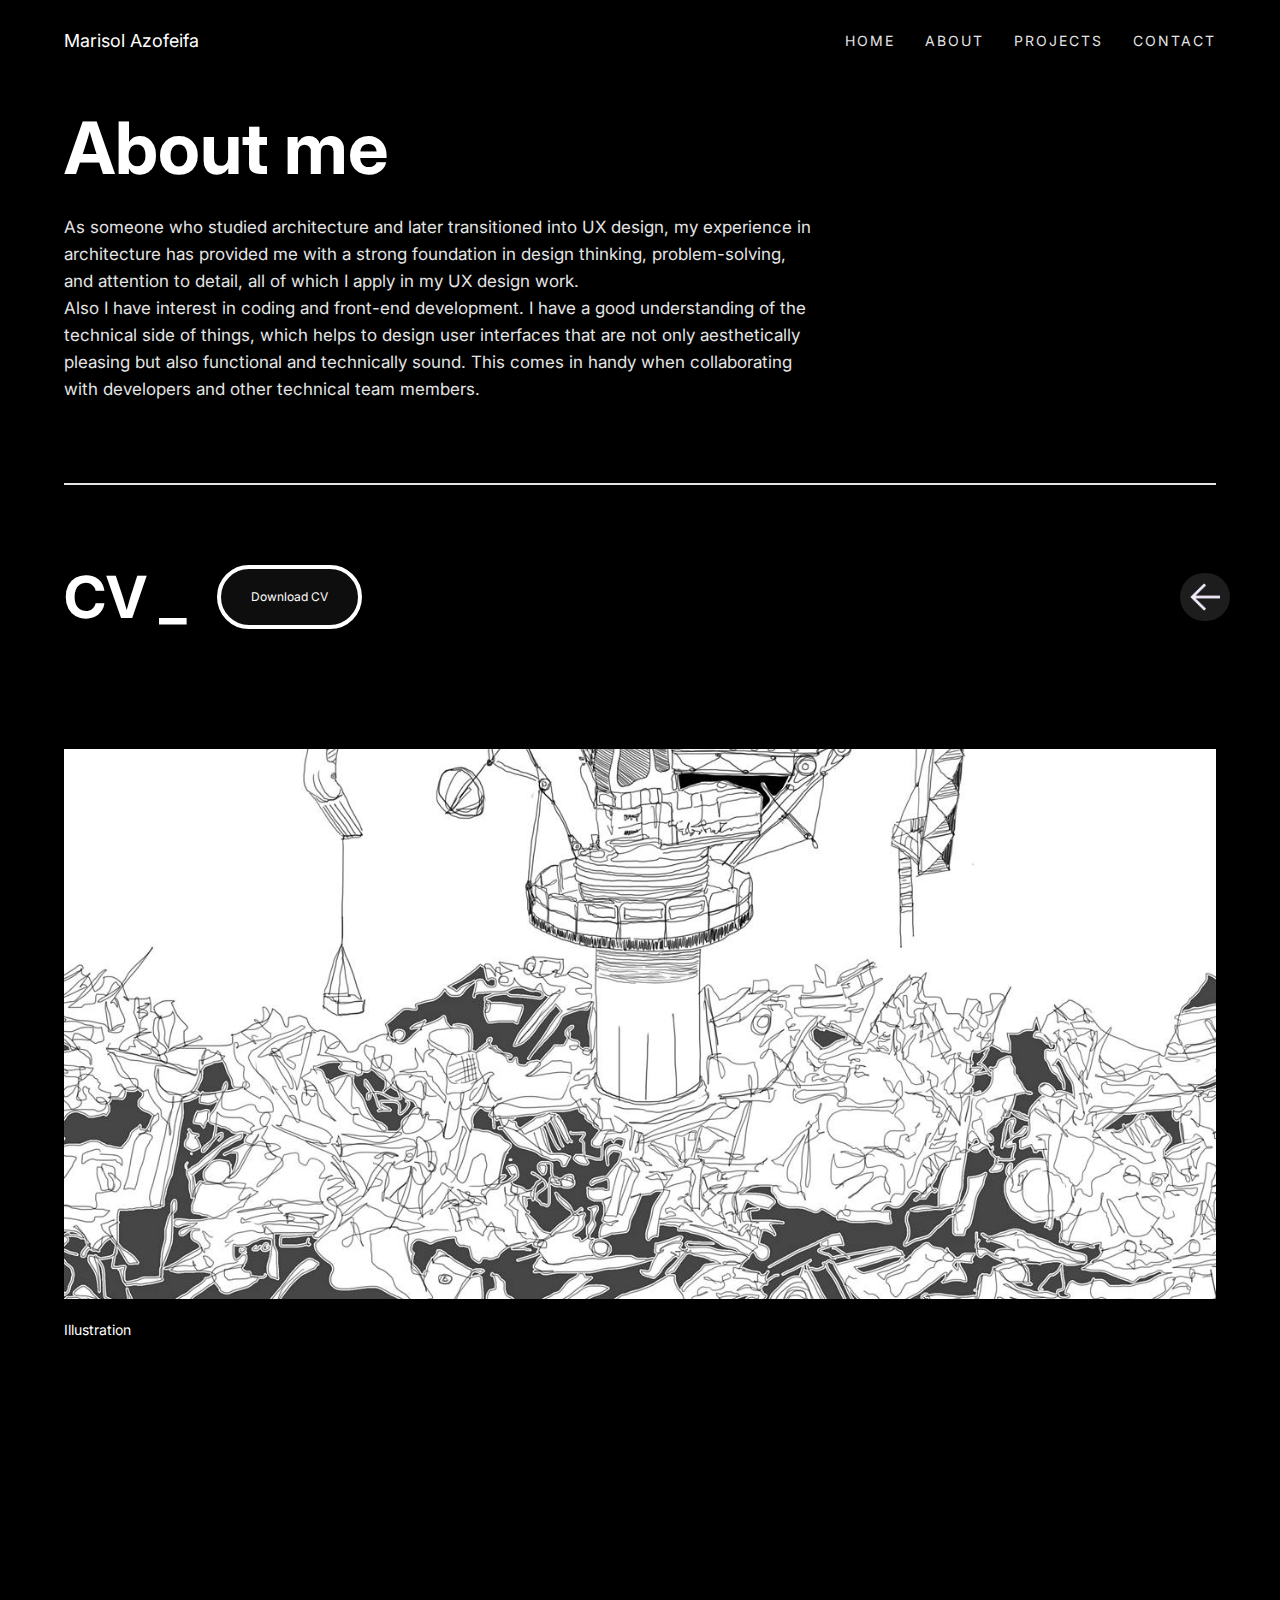
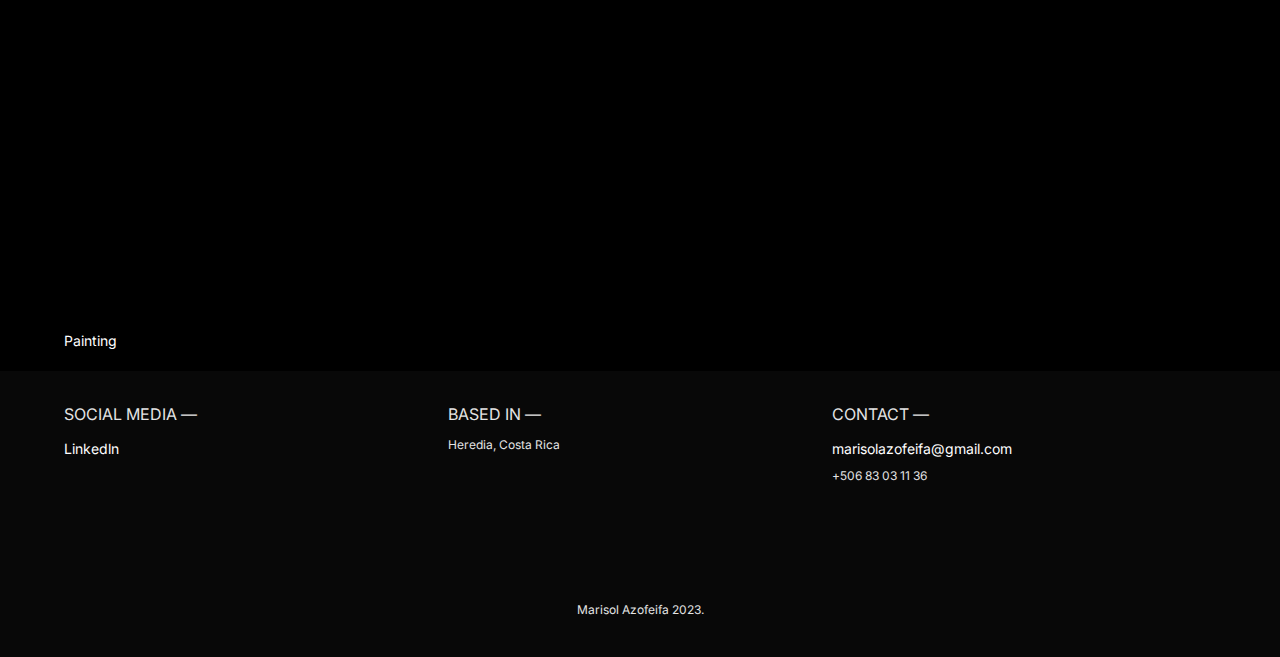
==== about.html @ 4236f593 "intro" ====
<!DOCTYPE html>
<html lang="en">
<head>
    <meta charset="UTF-8">
    <meta http-equiv="X-UA-Compatible" content="IE=edge">
    <meta name="viewport" content="width=device-width, initial-scale=1.0">
    <link rel="icon" type="image/x-icon" href="./img/icono.svg">
    <link rel="stylesheet" href="./styles/reset.css">
    <link rel="preconnect" href="https://fonts.googleapis.com">
    <link rel="preconnect" href="https://fonts.gstatic.com" crossorigin>
    <link href="https://fonts.googleapis.com/css2?family=Inter:wght@100;200;300;400;500;600;700&display=swap" rel="stylesheet">
    <link rel="stylesheet" href="./styles/animate.css">
    <link rel="stylesheet" href="./styles/style.css">
    <title>Marisol Azofeifa</title>
</head>
<body>
    <main class="container">
        <header>
            <nav class="navigation">
                <p>Marisol Azofeifa</p>
                <div>
                    <a href="./index.html" class="cv">Home</a>
                    <a href="" class="cv">About</a>
                    <a href="./projects.html" class="cv">Projects</a>
                    <a href="./index.html" class="cv">Contact</a>
                    
                </div>
            </nav>
        </header>
        <div class="animate__animated animate__fadeIn">
            <section class="presentation presentation-about">
                <h1>About me</h1>
                <p class="cv">As someone who studied architecture and later transitioned into UX design, my experience in architecture has provided me with a strong foundation in design thinking, problem-solving, and attention to detail, all of which I apply in my UX design work. <br>
                    Also I have interest in coding and front-end development. I have a good understanding of the technical side of things, which helps to design user interfaces that are not only aesthetically pleasing but also functional and technically sound. This comes in handy when collaborating with developers and other technical team members. </p>    
            </section>
            <section id="cv" class="mt-80">
                <!-- acerca de mi -->
                <div class="arrow color">
                    <div class="pdf">
                        <h2 class=" sub-title mt-10 ">CV _ </h2>
                        <button id="download-pdf" >Download CV</button>
                    </div>
                    <a href="./index.html"><img src="./img/arrow.png" alt="back"></a>
                </div>
            </section>
            <div class="parallax p-about">
                <div class="content">
                </div>
            </div>
            <p class="demo">Illustration</p>
            <div class="parallax p-about2">
                <div class="content">
                </div>
            </div>
            <p class="demo">Painting</p>
        </div>
        
        
    </main>
    <footer>
        <section class="animate__animated animate__fadeIn grid-footer">
            <div class="footer-item">
                <h3 class="cv">Social Media —</h3>
                <h3 class="tarea">Redes Sociales—</h3>
                <a class="a-normal" href="https://www.linkedin.com/in/marisol-azofeifa/" target="_blank" >Linkedln</a>
            </div>
            <div class="footer-item">
                <h3 class="cv">Based In —</h3>
                <h3 class="tarea">Me encuentro en—</h3>
                <p>Heredia, Costa Rica</p>
            </div>
            <div class="footer-item">
                <h3 class="cv">Contact —</h3>
                <h3 class="tarea">Contacto—</h3>
                <a class="a-normal" href="mailto:marisolazofeifa@gmail.com">marisolazofeifa@gmail.com</a>
                <p>+506 83 03 11 36</p>
            </div>
        </section>
        <p class="caption">Marisol Azofeifa 2023.</p>
    </footer>
    <script src="./app.js"></script>
</body>
</html>
---- styles/style.css ----
:root{
    --background-animation: #000;
    --background-icon: rgb(255, 230, 0);
    --noventadegrees:'1.5deg';
    --color-background: #000;
    --color-text-primary: #FFF;
    --color-text-secondary: #e4e4e4;
    --color-gray: #0F0E0E;
    --color-dark-gray: #080808;
    --scale: 3; 
    --animate-duration: 1500ms;
    --gap-botton: 120px
    
}
html{
    scroll-padding-top: 0rem;
    scroll-behavior: smooth;
}

/* width, height, and background color for the scrollbar track */
::-webkit-scrollbar {
    width: 10px;
    height: 10px;
    background: var(--color-text-secondary);
  }
  
  /* color, width, and background color for the scrollbar thumb */
::-webkit-scrollbar-thumb {
    width: 10px;
    height: 10px;
    background: linear-gradient(180deg, #EF32D9 0%, #008C8A 100%);
    border-radius: 10px;
}


body{
    font-weight: 400;
    color: var(--color-text-primary);
    background: var(--color-background);
    font-size: 14px;
    line-height: 1.5;
    display: flex;
    flex-direction: column;
    justify-content: start;
    align-items: center;
    font-family: 'Inter', sans-serif;
}

.white{
    color: var(--color-text-secondary) !important;
}

.grid{
    display: flex;
    gap: 1rem;
}
.plus{
    display: flex;
    justify-content: center;
    align-items: center;
    height: calc(24px * var(--scale));
    width: calc(24px * var(--scale));
    background-color: var(--background-icon);
    border-radius: calc(24px * var(--scale));
    position: relative;
}
.plus-01{
    display: inherit;
    width: calc(16px * var(--scale));
    height: calc(2px * var(--scale));
    background-color: var(--background-animation);
    border-radius: calc(2px * var(--scale));
}
.plus-02{
    position: absolute;
    display: inherit;
    width:  calc(2px * var(--scale));
    height: calc(16px * var(--scale));
    background-color: var(--background-animation);
    border-radius: calc(2px * var(--scale));
}
.plus:hover{
    animation: plus-to-x 100ms ease-in 0s 1 alternate  forwards;
}
@keyframes plus-to-x {
    from {
        transform: rotate(0deg);
    }
    to {
        transform: rotate(45deg)
    }
}

.x{
    display: flex;
    justify-content: center;
    align-items: center;
    height: calc(24px * var(--scale));
    width: calc(24px * var(--scale));
    background-color: var(--background-icon);
    border-radius: calc(24px * var(--scale));
    position: relative;
}
.x-01{
    display: inherit;
    width: calc(16px * var(--scale));
    height: calc(2px * var(--scale));
    background-color: var(--background-animation);
    border-radius: calc(2px * var(--scale));
    transform: rotate(45deg)
}
.x-02{
    position: absolute;
    display: inherit;
    width:  calc(2px * var(--scale));
    height: calc(16px * var(--scale));
    background-color: var(--background-animation);
    border-radius: calc(2px * var(--scale));
    transform: rotate(45deg)
}
.x:hover{
    animation: x-to-plus 100ms ease-in 0s 1 alternate  forwards;
}
@keyframes x-to-plus {
    from {
        transform: rotate(0deg);
    }
    to {
        transform: rotate(45deg)
    }
}

.menu{
    display: flex;
    justify-content: center;
    align-items: center;
    flex-direction: column;
    gap:calc(2px * var(--scale)) ;
    height: calc(24px * var(--scale));
    width: calc(24px * var(--scale));
    background-color: var(--background-icon);
    border-radius: calc(24px * var(--scale));
    position: relative;
}

.menu span{
    display: inherit;
    width: calc(16px * var(--scale));
    height: calc(2px * var(--scale));
    background-color: var(--background-animation);
    border-radius: calc(2px * var(--scale));
}

.menu:hover{
    animation: menu 100ms ease-in 0s 1 alternate  forwards;
}


@keyframes menu {
    from {
        transform: rotate(0deg);
    }
    to {
        transform: rotate(45deg)
    }
}


.container{
    max-width: 1300px;
    width: 95%;
    display: flex;
    justify-content: center;
    flex-direction: column;
}

.navigation{
    display: flex;
    justify-content: space-between;
    height: 82px;
    align-items: center;
}

.navigation p{
    font-size: 18px;
    line-height: 18px;
}
.navigation div {
    display: flex;
    gap: 30px;
    justify-content: end;
}

.navigation div a{
    font-size: 14px;
    line-height: 14px;
    letter-spacing: 2px;
    text-transform: uppercase;
    color: var(--color-text-secondary);
    text-decoration: none;
}

.navigation div a:hover {
    animation: pulse; /* referring directly to the animation's @keyframe declaration */
    animation-duration: 2s; /* don't forget to set a duration! */
}

.presentation{
    height: 70vh;
    border-bottom: 2px solid var(--color-text-secondary);
    display: flex;
    justify-content: flex-end;
    flex-direction: column;
    gap: 30px;
}

.presentation h1{
    font-weight: 700;
    font-size: 72px;
    line-height: 72px;
}

.presentation h3{
    font-weight: 700;
    font-size: 36px;
    line-height: 36px;
}



.presentation p {
    font-weight: 400;
    font-size: 17px;
    line-height: 27px;
    color: var(--color-text-secondary);
    padding-bottom: 80px;
    max-width: 750px;
}

.sub-title{
    font-weight: 700;
    font-size: 58px;
    line-height: 64px;
    max-width: 700px;
    margin-top: var(--gap-botton);
}

.gallery{
    padding: 80px 0;
    display: grid;
    grid-template-columns: 1fr 1fr;
    gap: 30px;
    width: 100%;
}

.gallery div{
    height: 400px;
    width: 100%;
    border-radius: 18px;
}

.projects{
    border-bottom: 2px solid var(--color-text-secondary);
}

.c-project{
    position: relative;
    overflow: hidden;
}

.c-project div{
    position: absolute;
    width: 100%;
    height: 100%;
}

.c-project a{
    position: absolute;
    width: 100%;
    height: 100%;
}

.info-project{
    z-index: 2;
    position: relative;
}


.c-project:hover .info-project{
    z-index: 2;
    animation: view-overlay 400ms ease-in-out 0s 1 alternate forwards;
    background-blend-mode: multiply;
    cursor: pointer;
    color: var(--color-text-secondary) !important;
}

@keyframes view-overlay {
    from {
        visibility: hidden;
    }
    0%{
        background-color:rgba(139, 139, 139, 0.9);
      
    }
    50%{
        background-color: rgba(134, 134, 134, 0.76);
      
    }
    100%{
        background-color: rgba(21, 21, 21, 0.76);
      
    }
    to {
        visibility: visible;
      
    }
}

.default-project{
    position: relative;
}
.over{
    position: absolute;
    z-index: 1;
    color: var(--color-gray);
    display: flex;
    width: 100%;
    justify-content: space-between;
    padding: 16px;
    font-size: 14px;
    line-height: 14px;
}



.img{
    object-fit: cover;
    height: 100%;
    width: 100%;
}

footer{
    width: 100%;
    display: flex;
    justify-content: center;
    align-items: center;
    flex-direction: column;
    background-color: var(--color-dark-gray);
    color: var(--color-text-secondary);
}

.grid-footer{
    padding-top: 30px;
    display: grid;
    grid-template-columns: 1fr 1fr 1fr;
    width: 100%;
    max-width: 1300px;
    width: 90%;
    padding-bottom: var(--gap-botton);
}

.grid-footer h3{
    font-weight: 400;
    font-size: 16px;
    line-height: 27px;
    text-transform: uppercase;
}

.grid-footer p{
    font-weight: 400;
    font-size: 12px;
    line-height: 14px;
}

.caption{
    font-weight: 400;
    font-size: 12px;
    line-height: 14px;
    padding-bottom: 40px;
}

.contact{
    padding-bottom: var(--gap-botton);
}

.footer-item{
    display: flex;
    flex-direction: column;
    gap: 10px;
}

.cv{
    display: flex;
}
.tarea{
    display: none;
}

.presentation-about{
    height: auto;
}
.presentation-about h1{
    padding-top: 30px;
}

/* Utils */

.color-blue {
    color: var(--color-accent);
}

.pb-20 {
    padding-bottom: 20px !important;
}
.mt-10 {
    margin-top: 10px;
}
.mt-40 {
    margin-top: 40px;
}
.mt-80 {
    margin-top: 80px;
}
.mb-120 {
    margin-bottom: 100px;
}
.mb-40 {
    margin-bottom: 40px;
}
.p-absolute{
    position: absolute;
}
.p-fixed{
    position: fixed;
}


.about-me p span{
    font-weight: 500;
    font-size: 2.4rem;
    line-height: 3.6rem;
}

.scroll-margin{
    scroll-margin-block-start: 6rem;
}

.container {
    width: 90%;
    max-width: 130rem;
    position: relative;
    display: flex;
}

.content{
    margin-left: 25rem;
}

.layout{
    display: grid;
    grid-template-columns: 1fr 3fr;
}
.menu{
    display: flex;
    flex-direction: column;
}

.menu a {
    font-weight: 500;
    letter-spacing: -0.08rem;
    text-decoration: none;
    color: var(--color-disable);
}

.menu a:hover {
    color: var(--color-almostWhite);
}

.menu a:focus {
    color: var(--color-accent);
    
}

.headline-1{
    font-family: 'Archivo';
    font-style: normal;
    font-weight: 900;
    font-size: 4.8rem;
    line-height: 1.1;
    letter-spacing: -0.08rem;
}

.grid-preview{
    display: grid;
    grid-template-columns: 1fr 1fr;
    gap: 1rem;
}

.grid-preview div {
    overflow: hidden;
    height: 36rem;
}
.grid-preview div img {
    object-fit: cover;
    height: 100%;
    width: 100%;
}

.grid-cv{
    display: grid;
    grid-template-columns: 1fr 3fr;
    gap: 1rem;
}

.description p,ul li {
    font-style: normal;
    font-weight: 500;
    font-size: 16px;
    line-height: 1.5;
    color: var(--color-text-secondary);
    max-width: 600px;
}

#cv{
    padding-bottom: var(--gap-botton);
}
.arrow{
    width: 100%;
    display: flex;
    justify-content: space-between;
    align-items: center;
}

.arrow h2{
    margin: 0 !important;
}

.arrow a img{
    object-fit: contain;
}
.arrow a{
    position: fixed;
    right: 100px;
}

.fija{
    width: 100%;
    display: flex;
    justify-content: flex-end;
    align-items: center;
    padding-bottom: 60px;
}

.fija h2{
    margin: 0 !important;
}

.fija a img{
    object-fit: contain;
}
.fija a{
    right: 100px;
}

.width-85{
    width: 85%;
    padding: 0 0 80px;
    border-bottom: none ;
}

.color a{
    background-color: #1d1d1d;
    padding: 10px;
    border-radius: 40px;
    width: 50px;
    right: 50px;
}


.parallax {
    height: 500px;
    background-attachment: fixed;
    background-position: center;
    background-repeat: no-repeat;
    background-size: cover;
}
.p-open {background-image: url('../img/smartmock.png'); height: 700px;}
.p-cargo {background-image: url('../img/cargo-portada.png'); height: 550px;}
.p-cargo2 {background-image: url('../img/Preimpreso.jpg'); height: 550px;}
.p-about {background-image: url('../img/dibujo01.jpg'); height: 550px;}
.p-about2 {background-image: url('../img/pintura.jpg'); height: 550px;}
.p-banru {background-image: url('../img/banrural02.png'); height: 550px;}
.p-wild {background-image: url('../img/wildbrews.png');}
.p-banco{ background-image: url('../img/Blog.png');}
.p-arch{ background-image: url('../img/arqui07.png');}
.p-ecom1{ background-image: url('../img/ecomparallax.png');}
.p-ecom2{ background-image: url('../img/arqui07.png');}

.pdf{
    display: flex;
    gap: 30px;
}
.pdf button{
    border-radius: 50px;
    padding: 0 30px;
    border: 4px solid;
    background-color: var(--color-gray);
    color: var(--color-text-primary);
    font-size: 12px;
}
.pdf:hover button:hover{
    background-color: var(--color-background); 
    cursor: pointer;
}
.content {
    position: relative;
    z-index: 1;
    top: 50%;
    transform: translateY(-50%);
    text-align: center;
}

.a-normal{
    text-decoration: none;
    color: var(--color-text-primary);
}
.a-normal:hover{
    text-decoration: none;
    color: var(--color-text-secondary);
}

.img-landing{
    width: 100%;
    height: 600px;
    overflow: scroll;
}

.img-landing img{
    width: 100%;
}

.img-landing-2{
    width: 100%;
}

.img-landing-2 img{
    width: 100%;
}

.demo{
    padding: 20px 0;
    font-size: 14px
}
@media screen and (max-width: 1050px) {
    .sub-title{
      font-size: 50px;
      line-height: 1.2;
    }
    .c-project{
        height: 300px !important;
    }
    .presentation h1{
        font-size: 60px;
        line-height: 60px;
    }
    :root{
        --gap-botton: 60px  
    }
    .arrow a{
        height: 50px;
        width: 50px;
        right: 50px;
    }
    .description p,ul li {
        max-width: 450px;
    }
    .parallax {
        height: 300px;
    }
    
  }
@media screen and (max-width: 750px) {
    .sub-title{
        font-size: 30px;
        line-height: 1.2;
    }
    .grid-footer{
        grid-template-columns: 1fr ;
    }
    .gallery{
        grid-template-columns: 1fr ;
    }
    .c-project{
        height: 250px !important;
    }
    .presentation h1{
        font-size: 40px;
        line-height: 40px;
    }
    .grid-cv{
        grid-template-columns: 1fr ;
    }
    .arrow a{
        height: 30px;
        width: 30px;
        right: 50px;
        display: none;
    }
    .description p,ul li {
        max-width: 300px;
    }
    .navigation{
        flex-direction: column;
        justify-content: center;
        gap: 10px;
    }
    .navigation div{
        gap: 5px;
    }
    .navigation div a{
        font-size: 12px;
        
    }
    .presentation{
        height: 100%;
    }
    .width-85 {
        width: 100%;
    }
    .mt-80{
        margin-top: 40px;
    }

}
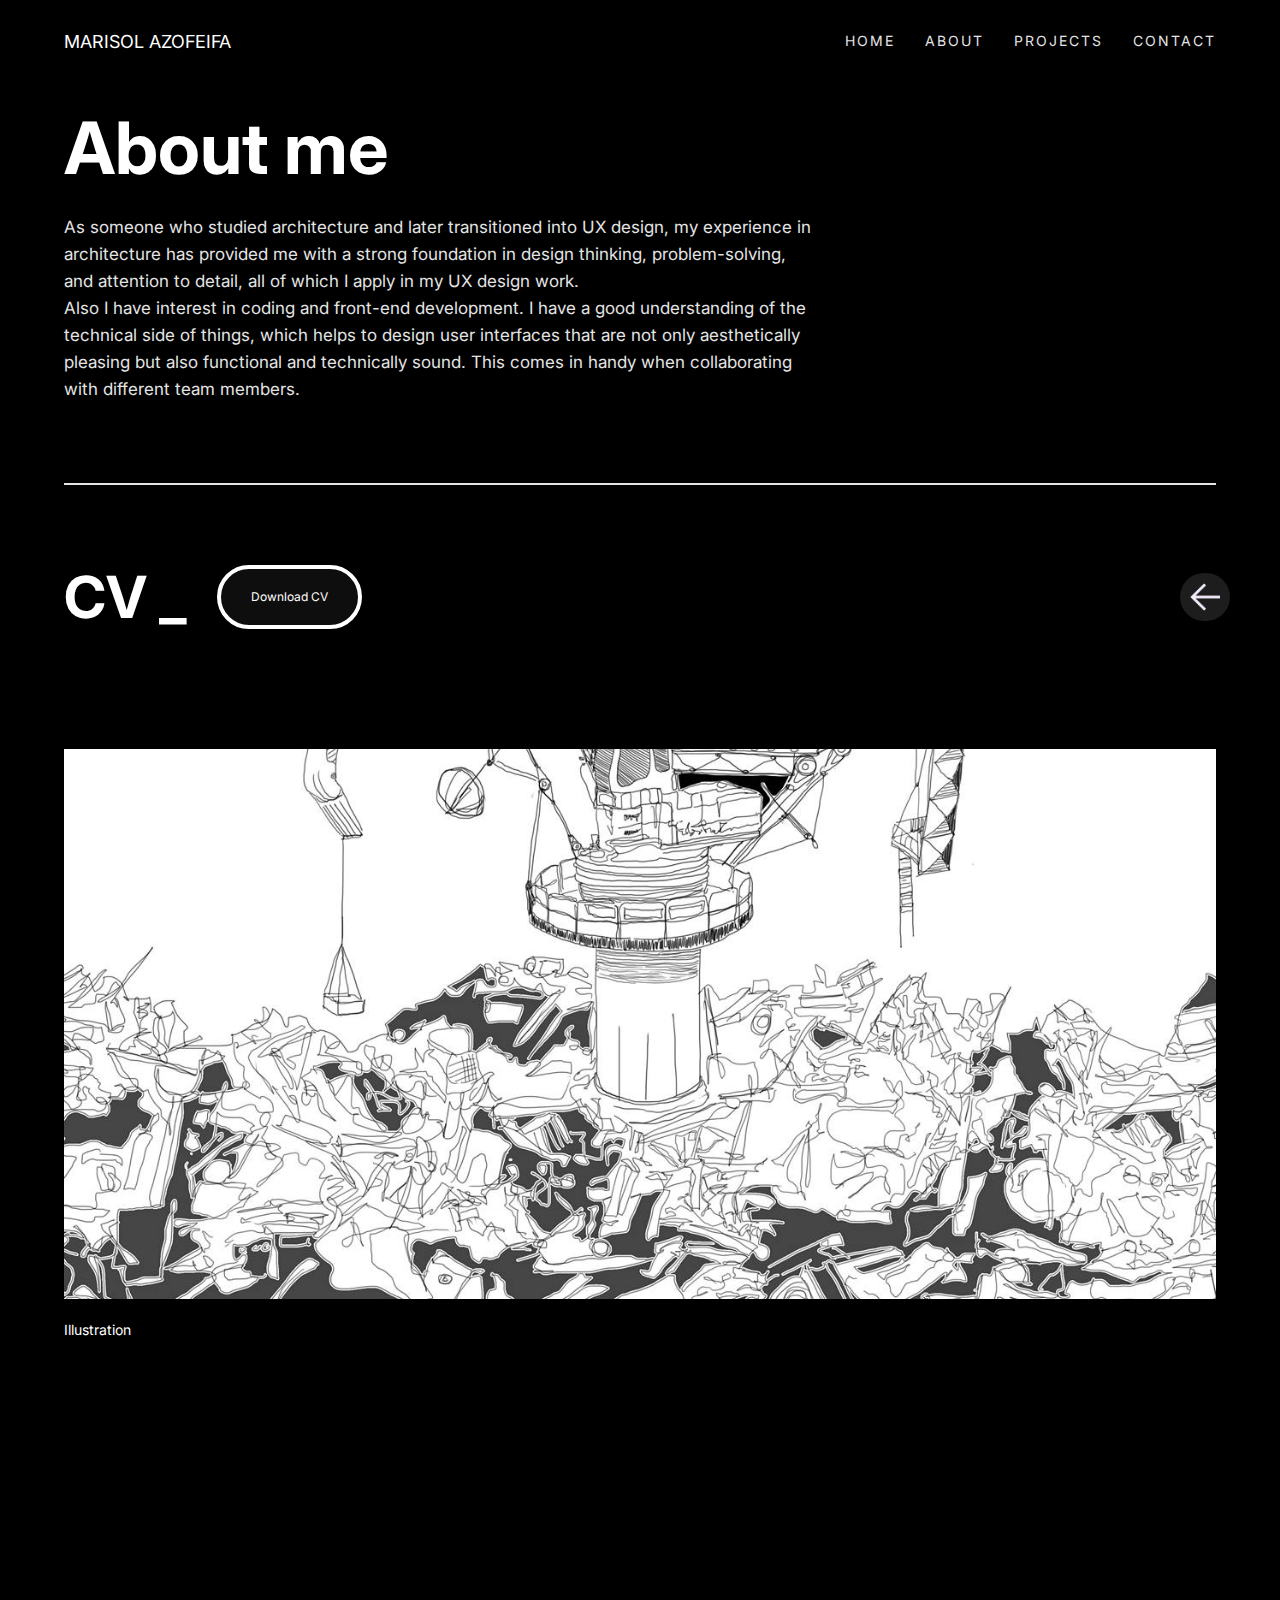
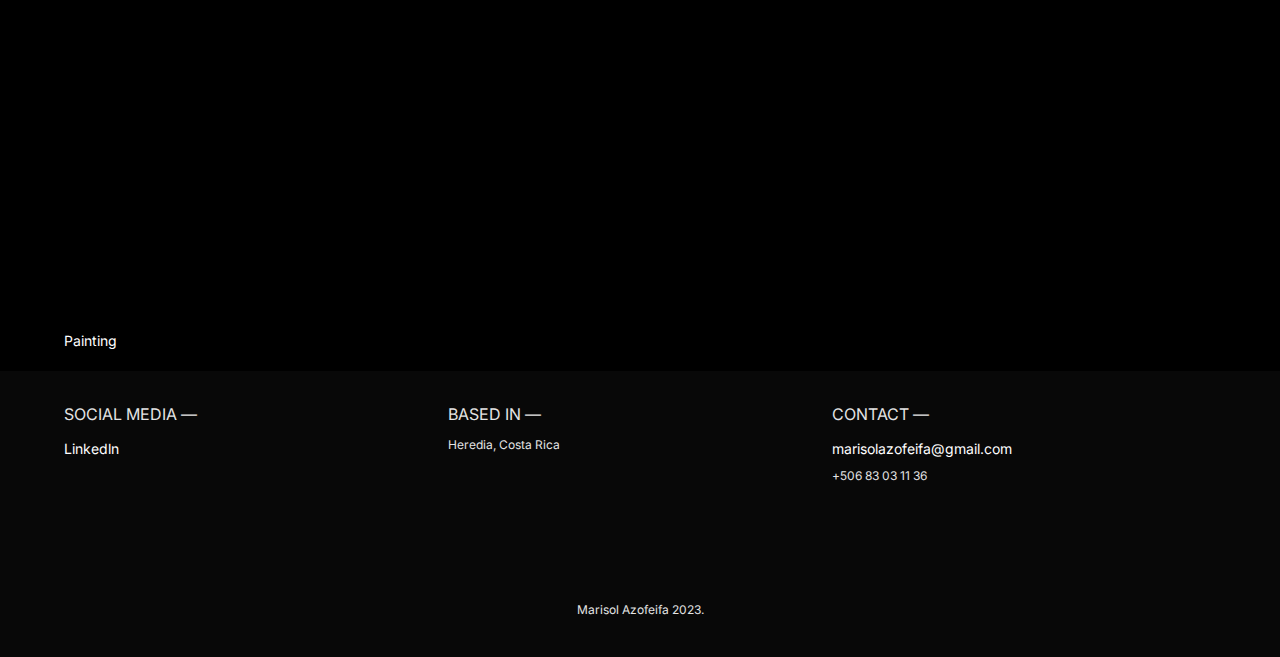
==== commit a424c546: "ARQUI" ====
--- a/about.html
+++ b/about.html
@@ -17,7 +17,7 @@
     <main class="container">
         <header>
             <nav class="navigation">
-                <p>Marisol Azofeifa</p>
+                <a href="./index.html" class="logo-mio">Marisol Azofeifa</a>
                 <div>
                     <a href="./index.html" class="cv">Home</a>
                     <a href="" class="cv">About</a>
@@ -31,7 +31,7 @@
             <section class="presentation presentation-about">
                 <h1>About me</h1>
                 <p class="cv">As someone who studied architecture and later transitioned into UX design, my experience in architecture has provided me with a strong foundation in design thinking, problem-solving, and attention to detail, all of which I apply in my UX design work. <br>
-                    Also I have interest in coding and front-end development. I have a good understanding of the technical side of things, which helps to design user interfaces that are not only aesthetically pleasing but also functional and technically sound. This comes in handy when collaborating with developers and other technical team members. </p>    
+                    Also I have interest in coding and front-end development. I have a good understanding of the technical side of things, which helps to design user interfaces that are not only aesthetically pleasing but also functional and technically sound. This comes in handy when collaborating with different team members. </p>    
             </section>
             <section id="cv" class="mt-80">
                 <!-- acerca de mi -->
--- a/styles/style.css
+++ b/styles/style.css
@@ -585,6 +585,8 @@
     background-size: cover;
 }
 .p-open {background-image: url('../img/smartmock.png'); height: 700px;}
+.p-residential {background-image: url('../img/residencial/05.jpg'); height: 700px;}
+.p-food {background-image: url('../img/f-b/02.png'); height: 700px;}
 .p-cargo {background-image: url('../img/cargo-portada.png'); height: 550px;}
 .p-cargo2 {background-image: url('../img/Preimpreso.jpg'); height: 550px;}
 .p-about {background-image: url('../img/dibujo01.jpg'); height: 550px;}
@@ -732,4 +734,66 @@
     }
 
 }
-  +  
+
+.gallery {
+    display: grid;
+    grid-template-columns: 1fr 1fr;
+    gap: 30px;
+  }
+  
+  .gallery-item {
+    position: relative;
+    margin: 10px;
+    overflow: hidden;
+    width: 300px;
+    height: 400px !important ;
+  }
+  
+  .gallery-item img {
+    width: 100%;
+    height: 100%;
+    object-fit: cover;
+  }
+  
+  .gallery-item-overlay {
+    position: absolute;
+    bottom: 0;
+    left: 0;
+    width: 100%;
+    height: 50%;
+    background-color: rgba(0, 0, 0, 0.7);
+    color: #fff;
+    display: flex;
+    flex-direction: column;
+    justify-content: center;
+    align-items: center;
+    opacity: 0;
+    transition: opacity 0.3s ease;
+  }
+  
+  .gallery-item:hover .gallery-item-overlay {
+    opacity: 1;
+  }
+  
+  .gallery-item-overlay h3 {
+    font-size: 20px;
+    margin-bottom: 10px;
+  }
+  
+
+  @media screen and (max-width: 950px) {
+    .gallery {
+        display: grid;
+        grid-template-columns: 1fr;
+        gap: 30px;
+      }
+
+}
+
+.logo-mio{
+    color: var(--color-text-primary);
+    text-decoration: none;
+    font-size: 18px;
+    text-transform: uppercase;
+}